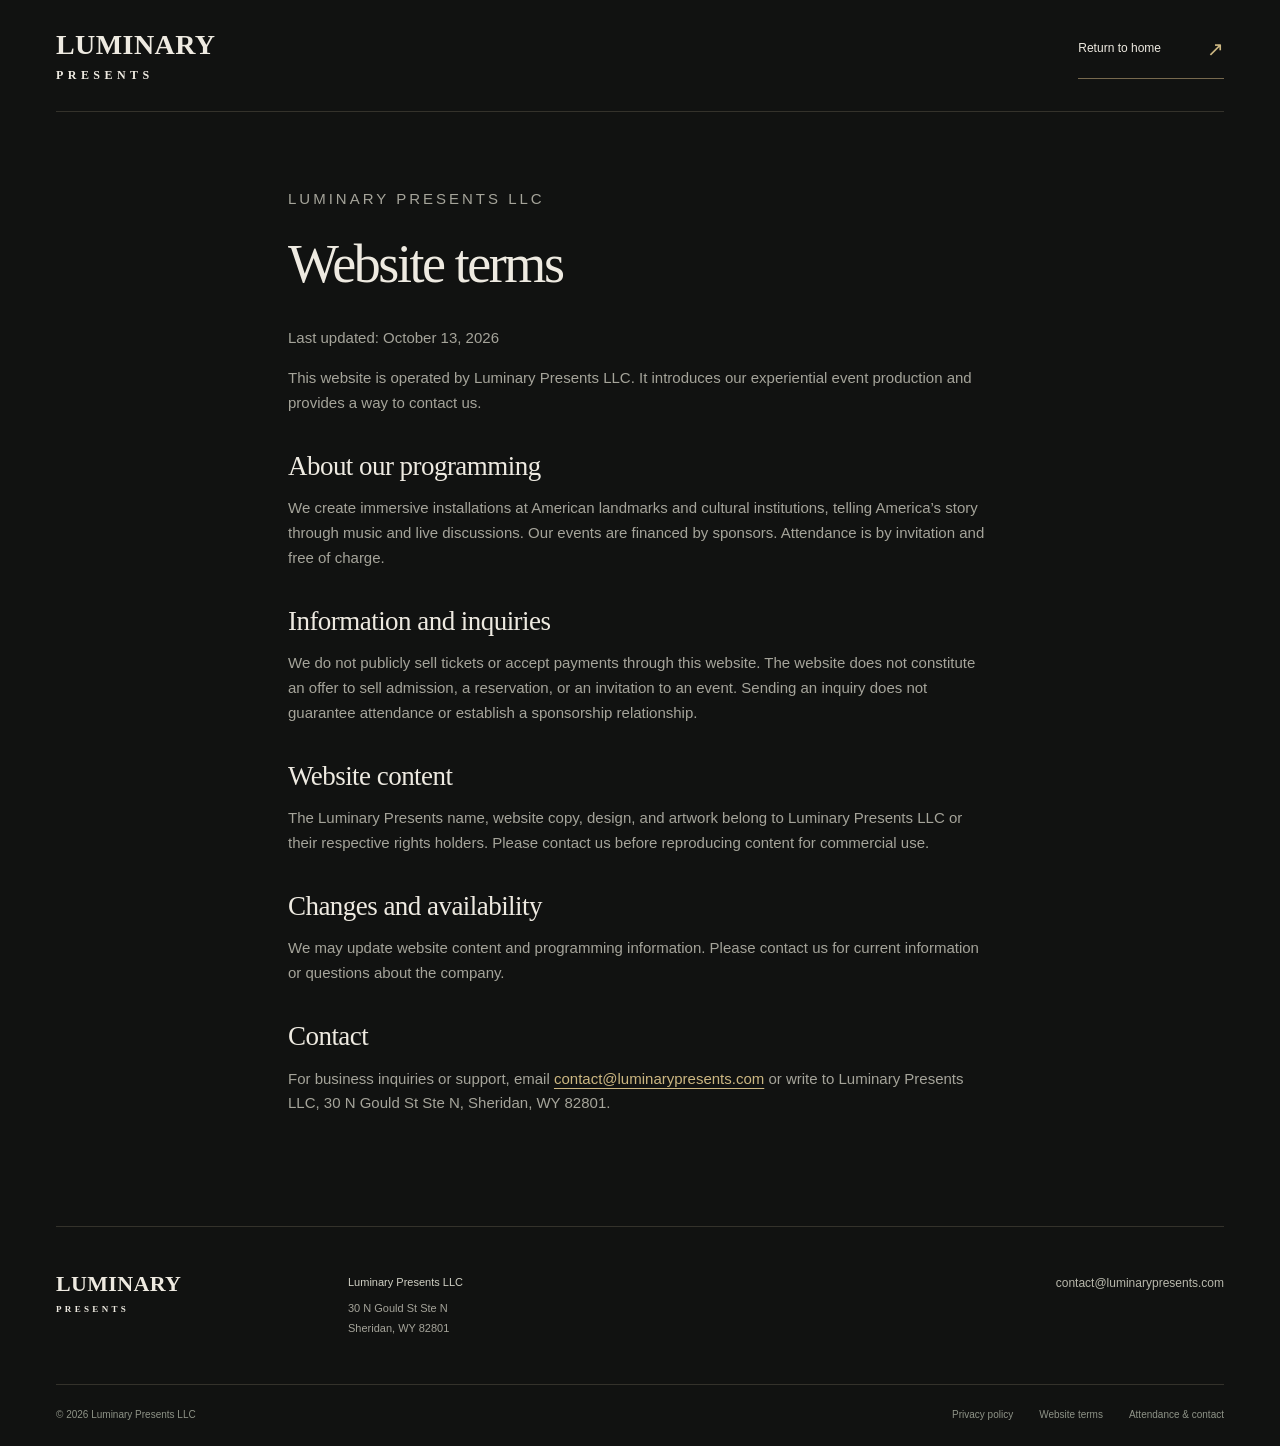
==== terms.html @ 0d7e8359 "Publish Luminary Presents company website" ====
<!doctype html><html lang="en"><head><meta charset="utf-8"><meta name="viewport" content="width=device-width, initial-scale=1"><meta name="theme-color" content="#111211"><title>Website terms — Luminary Presents</title><meta name="description" content="Website terms for Luminary Presents LLC."><link rel="icon" href="./assets/favicon.svg" type="image/svg+xml"><link rel="stylesheet" href="./styles.css"><script src="./script.js" defer></script></head><body><a class="skip-link" href="#main">Skip to content</a><header class="header wrap policy-header"><a class="wordmark" href="./" aria-label="Luminary Presents home">LUMINARY<span>PRESENTS</span></a><a class="text-link" href="./">Return to home <span aria-hidden="true">↗</span></a></header><main id="main" class="policy"><p class="eyebrow">Luminary Presents LLC</p><h1>Website terms</h1><p>Last updated: October 13, 2026</p><p>This website is operated by Luminary Presents LLC. It introduces our experiential event production and provides a way to contact us.</p><h2>About our programming</h2><p>We create immersive installations at American landmarks and cultural institutions, telling America’s story through music and live discussions. Our events are financed by sponsors. Attendance is by invitation and free of charge.</p><h2>Information and inquiries</h2><p>We do not publicly sell tickets or accept payments through this website. The website does not constitute an offer to sell admission, a reservation, or an invitation to an event. Sending an inquiry does not guarantee attendance or establish a sponsorship relationship.</p><h2>Website content</h2><p>The Luminary Presents name, website copy, design, and artwork belong to Luminary Presents LLC or their respective rights holders. Please contact us before reproducing content for commercial use.</p><h2>Changes and availability</h2><p>We may update website content and programming information. Please contact us for current information or questions about the company.</p><h2>Contact</h2><p>For business inquiries or support, email <a href="mailto:contact@luminarypresents.com">contact@luminarypresents.com</a> or write to Luminary Presents LLC, 30 N Gould St Ste N, Sheridan, WY 82801.</p></main><footer class="footer wrap"><div class="footer-top"><a class="wordmark" href="./">LUMINARY<span>PRESENTS</span></a><div class="business-details"><p class="legal-name">Luminary Presents LLC</p><address>30 N Gould St Ste N<br>Sheridan, WY 82801</address></div><div class="footer-note"><a href="mailto:contact@luminarypresents.com">contact@luminarypresents.com</a></div></div><div class="footer-bottom"><small>© <span id="year">2026</span> Luminary Presents LLC</small><nav aria-label="Policies"><a href="./privacy.html">Privacy policy</a><a href="./terms.html">Website terms</a><a href="./attendance.html">Attendance &amp; contact</a></nav></div></footer></body></html>
---- styles.css ----
:root{color-scheme:dark;--bg:#111211;--panel:#161715;--text:#eeeae1;--muted:#a5a49a;--gold:#ccb782;--line:rgba(209,196,159,.18);--serif:Georgia,'Times New Roman',serif;--sans:-apple-system,BlinkMacSystemFont,'Segoe UI',sans-serif}
*{box-sizing:border-box}html{scroll-behavior:smooth;scroll-padding-top:30px}body{margin:0;background:var(--bg);color:var(--text);font-family:var(--sans);font-size:16px;line-height:1.65;-webkit-font-smoothing:antialiased}::selection{background:var(--gold);color:var(--bg)}a{color:inherit;text-decoration:none}button{font:inherit}a,button{-webkit-tap-highlight-color:transparent}a:focus-visible,button:focus-visible{outline:2px solid var(--gold);outline-offset:7px}img{display:block;width:100%;height:auto}.wrap{width:calc(100% - 112px);max-width:1440px;margin-inline:auto}.header{height:124px;display:flex;align-items:center;justify-content:space-between;border-bottom:1px solid var(--line);position:relative;z-index:3}.wordmark{display:inline-flex;flex-direction:column;font-family:var(--serif);font-weight:800;line-height:1;letter-spacing:.015em;font-size:28px}.wordmark span{font-size:12px;letter-spacing:.37em;margin-top:10px}.header nav{display:flex;align-items:center;gap:42px;font-size:12px;letter-spacing:.035em}.header nav a:hover,.footer nav a:hover{color:var(--gold)}.nav-contact{color:var(--gold)}.nav-contact span{margin-left:18px;font-size:18px}.menu-toggle{display:none}.skip-link{position:fixed;top:-100px;left:20px;z-index:9;background:var(--gold);color:var(--bg);padding:12px}.skip-link:focus{top:20px}
.hero{position:relative;min-height:740px;height:calc(100svh - 124px);max-height:1000px;display:flex;flex-direction:column;justify-content:center;isolation:isolate}.hero-art{position:absolute;width:min(82%,1100px);right:-52px;top:50%;transform:translateY(-50%);z-index:-1;pointer-events:none;opacity:.9}.hero-copy{padding:50px 0 90px;max-width:780px}.eyebrow{font-size:10px;line-height:1.6;text-transform:uppercase;letter-spacing:.2em;color:var(--gold);margin:0}.hero .eyebrow{display:flex;align-items:center;gap:16px;letter-spacing:.18em}.gold-line{width:30px;height:1px;background:var(--gold);flex-shrink:0}h1,h2,h3,p{margin-top:0}h1,h2,h3{font-family:var(--serif);font-weight:400;line-height:1.1;letter-spacing:-.045em}h1{font-size:clamp(68px,7.5vw,120px);margin:36px 0 32px}em{font-weight:400;color:var(--gold)}.hero-description{color:#bdbeb5;font-size:15px;line-height:1.8;max-width:420px;margin-bottom:32px}.text-link{font-size:12px;display:inline-flex;gap:46px;align-items:center;border-bottom:1px solid #77694e;padding-bottom:12px}.text-link span{font-size:20px;color:var(--gold);transition:transform .2s}.text-link:hover span{transform:translate(3px,3px)}.hero-bottom{position:absolute;bottom:28px;left:0;right:0;display:flex;justify-content:space-between;gap:24px;font-size:9px;letter-spacing:.13em;text-transform:uppercase;color:#92978f}.hero-bottom a span{margin-left:24px;color:var(--gold);font-size:17px}
.section{padding-block:110px;border-top:1px solid var(--line);display:grid;grid-template-columns:25% 75%}.section-label{display:flex;gap:17px;align-items:baseline}.section-number{color:#74776e;font-size:10px;letter-spacing:.05em}.section-label .eyebrow{font-family:var(--sans);font-size:10px;font-weight:400;line-height:1.6;letter-spacing:.2em;color:#b4ab93;margin:0}.vision h2{font-size:clamp(35px,3.4vw,56px);line-height:1.17;margin-bottom:36px}.muted{color:var(--muted)}.vision-prose{display:grid;grid-template-columns:1fr 1fr;gap:42px;max-width:900px}.vision-prose p,.approach p{font-size:14px;color:var(--muted);line-height:1.85;margin-bottom:0}.approach{padding-top:64px;padding-bottom:96px}.approach-grid{display:grid;grid-template-columns:repeat(3,1fr);gap:38px}.small-index{font-family:var(--serif);font-style:italic;font-size:18px;color:var(--gold)}.approach h3{font-size:26px;margin-top:25px;margin-bottom:18px;letter-spacing:-.03em}.approach p{font-size:13px}
.patrons{position:relative;overflow:hidden;border-top:1px solid var(--line);border-bottom:1px solid var(--line);background:radial-gradient(ellipse at 8% 100%,#24261e 0,transparent 58%),#181a17}.patron-inner{padding-block:105px;display:grid;grid-template-columns:25% 75%;position:relative}.patron-copy h2{font-size:clamp(48px,5.1vw,78px);margin-bottom:30px}.patron-copy p{max-width:520px;font-size:14px;line-height:1.85;color:#b5b7aa;margin-bottom:34px}.button{display:inline-flex;align-items:center;gap:46px;color:#161812;background:#cbb983;padding:15px 22px;font-size:12px;transition:background .2s}.button:hover{background:#e2ce94}.button span{font-size:19px;line-height:1}.patron-orbit{position:absolute;border:1px solid #ccb78221;bottom:-400px;right:-150px;width:820px;height:820px;border-radius:50%}.patron-orbit:after{content:'';position:absolute;inset:45px;border:1px solid #ccb78212;border-radius:50%}.contact{border-top:0;padding-block:90px}.contact h2{font-size:clamp(34px,3.4vw,54px);margin-bottom:24px}.contact p{font-size:13px;color:var(--muted);margin-bottom:16px}.email-link{font-size:clamp(16px,1.65vw,23px);border-bottom:1px solid #645b43;padding-bottom:9px;display:inline-flex;gap:25px;align-items:center;color:var(--gold)}.email-link:hover{color:#eed9a1}.email-link span{font-size:23px}
.footer{border-top:1px solid var(--line)}.footer-top{padding-block:46px;display:grid;grid-template-columns:25% 37.5% 37.5%;align-items:start}.footer .wordmark{font-size:22px;justify-self:start}.footer .wordmark span{font-size:9px}.business-details{font-size:11px;line-height:1.8;color:var(--muted)}.legal-name{color:#d0d0c4;margin-bottom:6px}address{font-style:normal}.footer-note{font-size:12px;line-height:1.7;justify-self:end;color:#b8b8ac}.footer-note p{margin-bottom:6px}.footer-bottom{padding-block:22px;border-top:1px solid var(--line);display:flex;justify-content:space-between;gap:24px;font-size:10px;color:#8e9387}.footer-bottom small{font-size:10px}.footer-bottom nav{display:flex;gap:26px}.back-top span{color:var(--gold);margin-left:16px}.policy-header{height:112px}.policy{max-width:760px;margin:75px auto 110px;padding-inline:28px}.policy .eyebrow{margin-bottom:24px}.policy h1{font-size:54px;margin-top:0}.policy h2{font-size:27px;letter-spacing:-.02em;margin:36px 0 15px}.policy p,.policy li{color:var(--muted);font-size:15px}.policy a{color:var(--gold);text-decoration:underline;text-underline-offset:4px}.policy .policy-note{border-left:2px solid var(--gold);padding:12px 20px;background:var(--panel)}
@media(min-width:1600px){.hero-art{right:-80px}.hero-copy{max-width:880px}}@media(max-width:1100px){.wrap{width:calc(100% - 64px)}.header nav{gap:28px}.hero{min-height:660px}.hero-art{right:-30px;width:90%;opacity:.7}.section,.patron-inner{grid-template-columns:22% 78%}.approach-grid{gap:24px}.approach h3{font-size:23px}.section-label{gap:10px}.vision-prose{gap:28px}.footer-top{grid-template-columns:28% 36% 36%}}@media(max-width:760px){.wrap{width:calc(100% - 40px)}.header{height:98px}.wordmark{font-size:23px}.wordmark span{font-size:10px;margin-top:8px}.menu-toggle{display:inline-flex;align-items:center;gap:18px;border:0;background:none;padding:10px 0;color:var(--gold);font-size:12px}.menu-toggle span{font-size:22px}.header nav{display:none;position:absolute;left:-20px;right:-20px;top:97px;padding:26px 20px 30px;border-bottom:1px solid var(--line);background:var(--bg);flex-direction:column;align-items:start;gap:24px}.header nav.is-open{display:flex}.hero{height:auto;min-height:750px}.hero-copy{padding:90px 0 170px}.hero .eyebrow{font-size:8px;gap:10px;letter-spacing:.12em}.gold-line{width:20px}h1{font-size:clamp(57px,11vw,80px);margin:35px 0 28px}.hero-art{width:125%;right:-20px;top:57%;opacity:.56}.hero-description{font-size:13px;max-width:310px}.hero-bottom{font-size:8px;letter-spacing:.08em;bottom:25px}.hero-bottom>span{max-width:150px}.hero-bottom a{align-self:end;white-space:nowrap}.hero-bottom a span{margin-left:10px}.section,.patron-inner{display:block;padding-block:65px}.section-label{margin-bottom:35px;gap:16px}.vision h2{font-size:37px;margin-bottom:28px}.vision-prose{display:block}.vision-prose p+p{margin-top:20px}.approach-grid{display:block}.approach-grid article{position:relative;padding:28px 0 28px 40px;border-top:1px solid var(--line)}.approach-grid article:first-child{padding-top:0;border:0}.small-index{position:absolute;left:0}.approach h3{font-size:28px;margin-top:0;margin-bottom:14px}.approach p{font-size:14px}.approach{padding-bottom:40px}.patron-copy h2{font-size:clamp(32px,11.3vw,53px)}.patron-copy p{font-size:14px}.patron-orbit{width:660px;height:660px;right:-450px;bottom:-280px}.contact h2{font-size:36px}.email-link{font-size:16px;gap:15px}.footer-top{grid-template-columns:1fr 1fr;gap:36px;padding-block:35px}.footer .wordmark{font-size:19px}.footer .wordmark span{font-size:8px}.footer-note{grid-column:1/-1;justify-self:start}.footer-bottom{flex-wrap:wrap;gap:18px;padding-block:25px}.footer-bottom small{width:100%}.footer-bottom nav{gap:18px;font-size:9px}.back-top{font-size:9px}.back-top span{margin-left:8px}.policy{margin:55px auto 70px;padding-inline:20px}.policy h1{font-size:41px}.policy-header .text-link{font-size:11px;gap:12px}}
@media(prefers-reduced-motion:reduce){html{scroll-behavior:auto}*,*:before,*:after{transition:none!important}}

.footer-email{display:inline-block;margin-top:8px;color:var(--gold);white-space:nowrap}
@media(max-width:760px){.footer-email{font-size:clamp(9px,2.6vw,11px)}}
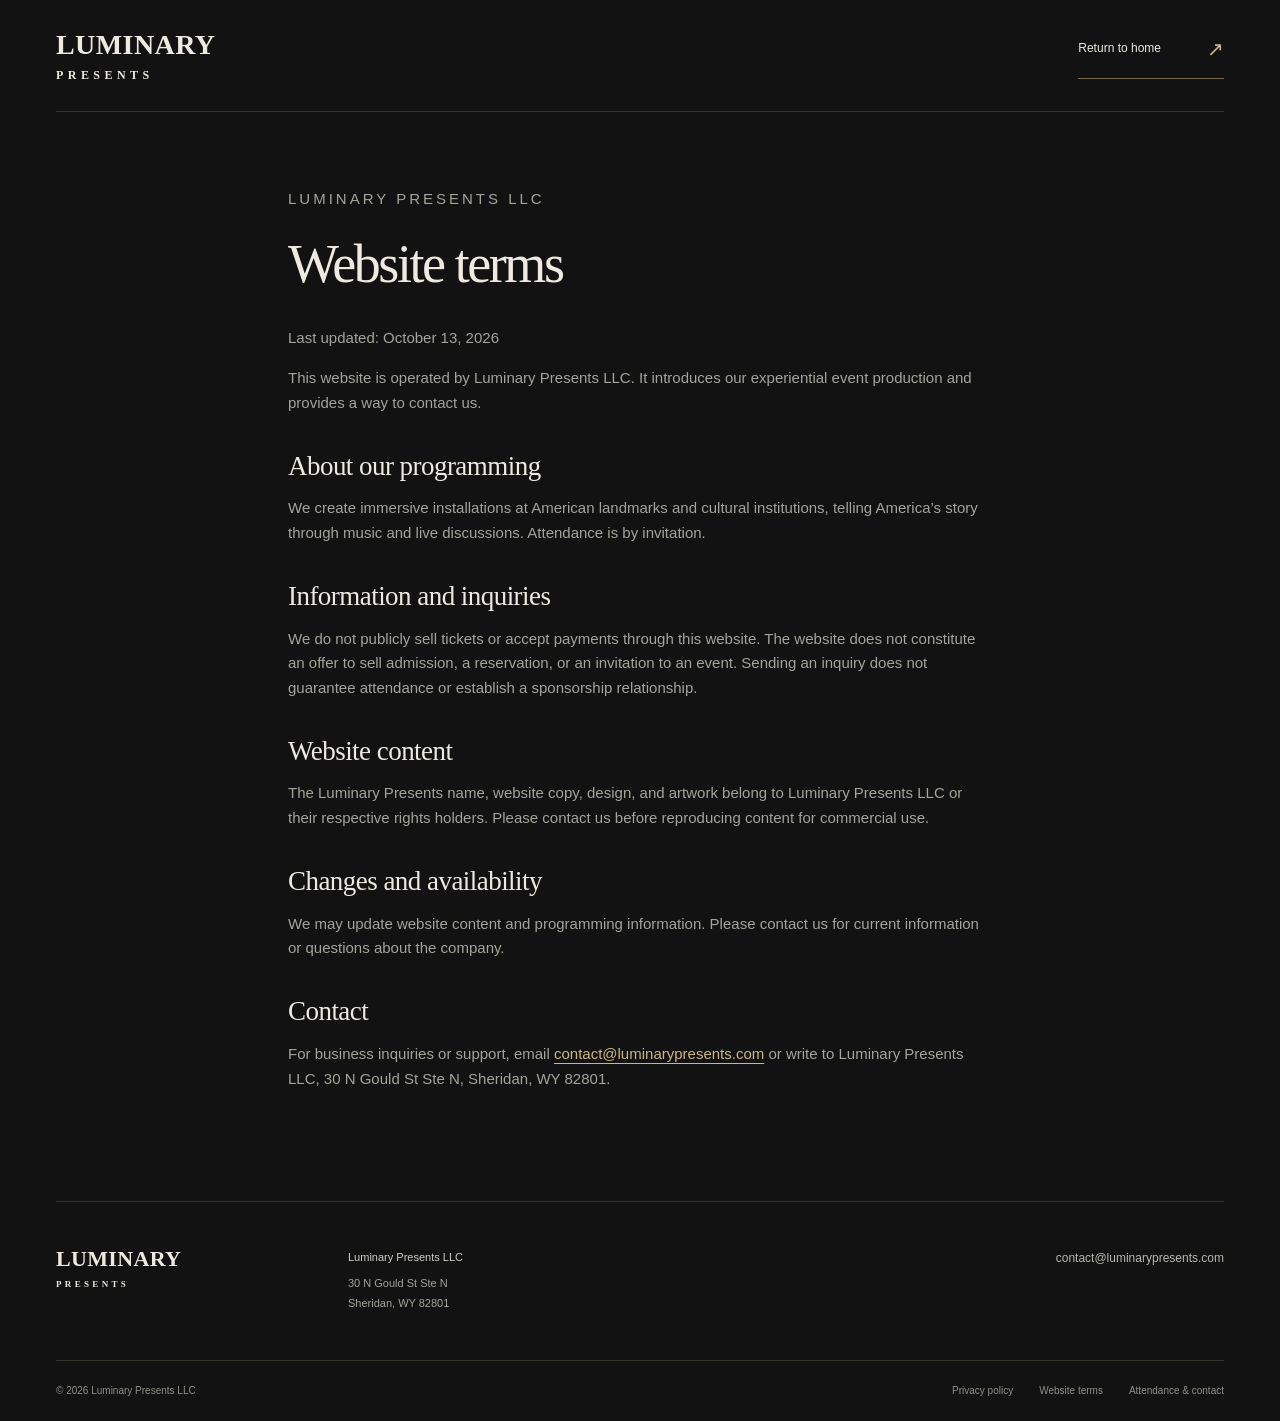
==== commit a63594cc: "Revise website terms and update last modified date Updated the content of the terms.html file to ref" ====
--- a/terms.html
+++ b/terms.html
@@ -1 +1 @@
-<!doctype html><html lang="en"><head><meta charset="utf-8"><meta name="viewport" content="width=device-width, initial-scale=1"><meta name="theme-color" content="#111211"><title>Website terms — Luminary Presents</title><meta name="description" content="Website terms for Luminary Presents LLC."><link rel="icon" href="./assets/favicon.svg" type="image/svg+xml"><link rel="stylesheet" href="./styles.css"><script src="./script.js" defer></script></head><body><a class="skip-link" href="#main">Skip to content</a><header class="header wrap policy-header"><a class="wordmark" href="./" aria-label="Luminary Presents home">LUMINARY<span>PRESENTS</span></a><a class="text-link" href="./">Return to home <span aria-hidden="true">↗</span></a></header><main id="main" class="policy"><p class="eyebrow">Luminary Presents LLC</p><h1>Website terms</h1><p>Last updated: October 13, 2026</p><p>This website is operated by Luminary Presents LLC. It introduces our experiential event production and provides a way to contact us.</p><h2>About our programming</h2><p>We create immersive installations at American landmarks and cultural institutions, telling America’s story through music and live discussions. Our events are financed by sponsors. Attendance is by invitation and free of charge.</p><h2>Information and inquiries</h2><p>We do not publicly sell tickets or accept payments through this website. The website does not constitute an offer to sell admission, a reservation, or an invitation to an event. Sending an inquiry does not guarantee attendance or establish a sponsorship relationship.</p><h2>Website content</h2><p>The Luminary Presents name, website copy, design, and artwork belong to Luminary Presents LLC or their respective rights holders. Please contact us before reproducing content for commercial use.</p><h2>Changes and availability</h2><p>We may update website content and programming information. Please contact us for current information or questions about the company.</p><h2>Contact</h2><p>For business inquiries or support, email <a href="mailto:contact@luminarypresents.com">contact@luminarypresents.com</a> or write to Luminary Presents LLC, 30 N Gould St Ste N, Sheridan, WY 82801.</p></main><footer class="footer wrap"><div class="footer-top"><a class="wordmark" href="./">LUMINARY<span>PRESENTS</span></a><div class="business-details"><p class="legal-name">Luminary Presents LLC</p><address>30 N Gould St Ste N<br>Sheridan, WY 82801</address></div><div class="footer-note"><a href="mailto:contact@luminarypresents.com">contact@luminarypresents.com</a></div></div><div class="footer-bottom"><small>© <span id="year">2026</span> Luminary Presents LLC</small><nav aria-label="Policies"><a href="./privacy.html">Privacy policy</a><a href="./terms.html">Website terms</a><a href="./attendance.html">Attendance &amp; contact</a></nav></div></footer></body></html>+<!doctype html><html lang="en"><head><meta charset="utf-8"><meta name="viewport" content="width=device-width, initial-scale=1"><meta name="theme-color" content="#111211"><title>Website terms — Luminary Presents</title><meta name="description" content="Website terms for Luminary Presents LLC."><link rel="icon" href="./assets/favicon.svg" type="image/svg+xml"><link rel="stylesheet" href="./styles.css"><script src="./script.js" defer></script></head><body><a class="skip-link" href="#main">Skip to content</a><header class="header wrap policy-header"><a class="wordmark" href="./" aria-label="Luminary Presents home">LUMINARY<span>PRESENTS</span></a><a class="text-link" href="./">Return to home <span aria-hidden="true">↗</span></a></header><main id="main" class="policy"><p class="eyebrow">Luminary Presents LLC</p><h1>Website terms</h1><p>Last updated: October 13, 2026</p><p>This website is operated by Luminary Presents LLC. It introduces our experiential event production and provides a way to contact us.</p><h2>About our programming</h2><p>We create immersive installations at American landmarks and cultural institutions, telling America’s story through music and live discussions. Attendance is by invitation.</p><h2>Information and inquiries</h2><p>We do not publicly sell tickets or accept payments through this website. The website does not constitute an offer to sell admission, a reservation, or an invitation to an event. Sending an inquiry does not guarantee attendance or establish a sponsorship relationship.</p><h2>Website content</h2><p>The Luminary Presents name, website copy, design, and artwork belong to Luminary Presents LLC or their respective rights holders. Please contact us before reproducing content for commercial use.</p><h2>Changes and availability</h2><p>We may update website content and programming information. Please contact us for current information or questions about the company.</p><h2>Contact</h2><p>For business inquiries or support, email <a href="mailto:contact@luminarypresents.com">contact@luminarypresents.com</a> or write to Luminary Presents LLC, 30 N Gould St Ste N, Sheridan, WY 82801.</p></main><footer class="footer wrap"><div class="footer-top"><a class="wordmark" href="./">LUMINARY<span>PRESENTS</span></a><div class="business-details"><p class="legal-name">Luminary Presents LLC</p><address>30 N Gould St Ste N<br>Sheridan, WY 82801</address></div><div class="footer-note"><a href="mailto:contact@luminarypresents.com">contact@luminarypresents.com</a></div></div><div class="footer-bottom"><small>© <span id="year">2026</span> Luminary Presents LLC</small><nav aria-label="Policies"><a href="./privacy.html">Privacy policy</a><a href="./terms.html">Website terms</a><a href="./attendance.html">Attendance &amp; contact</a></nav></div></footer></body></html>
